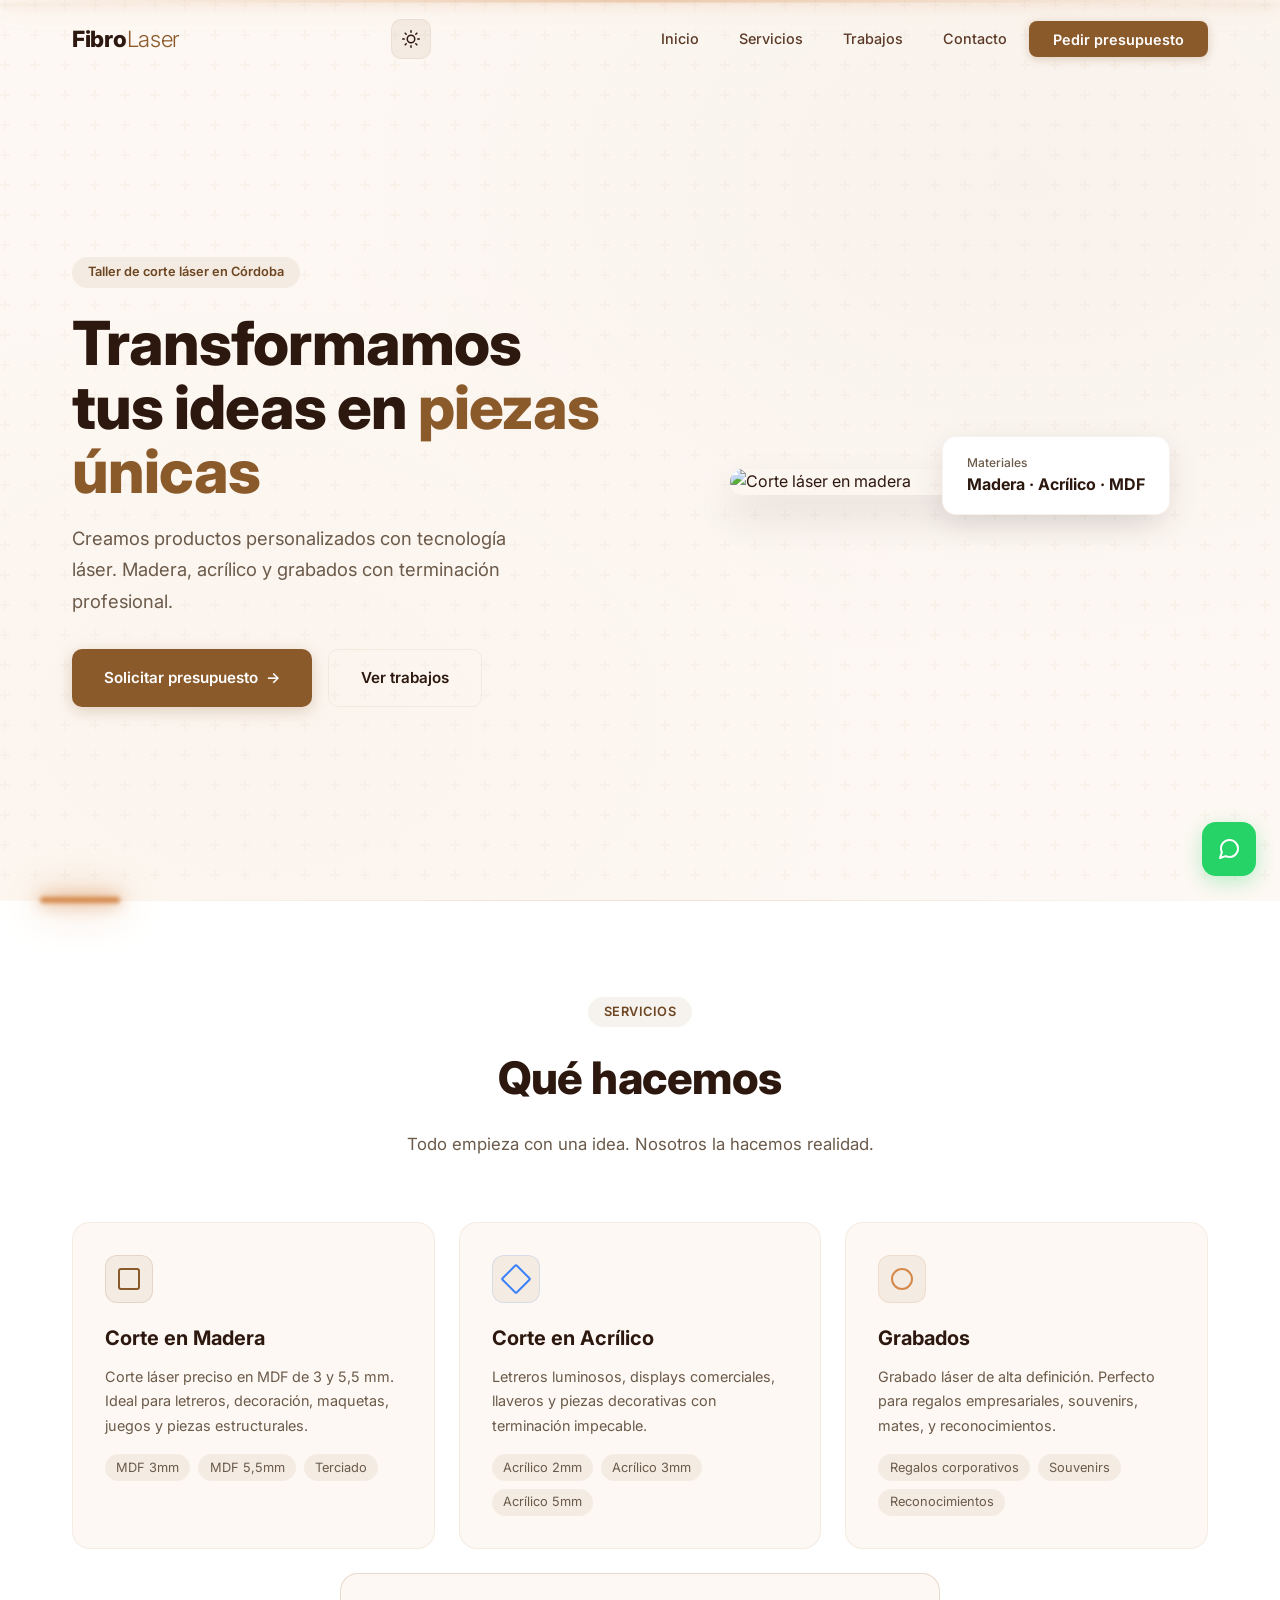
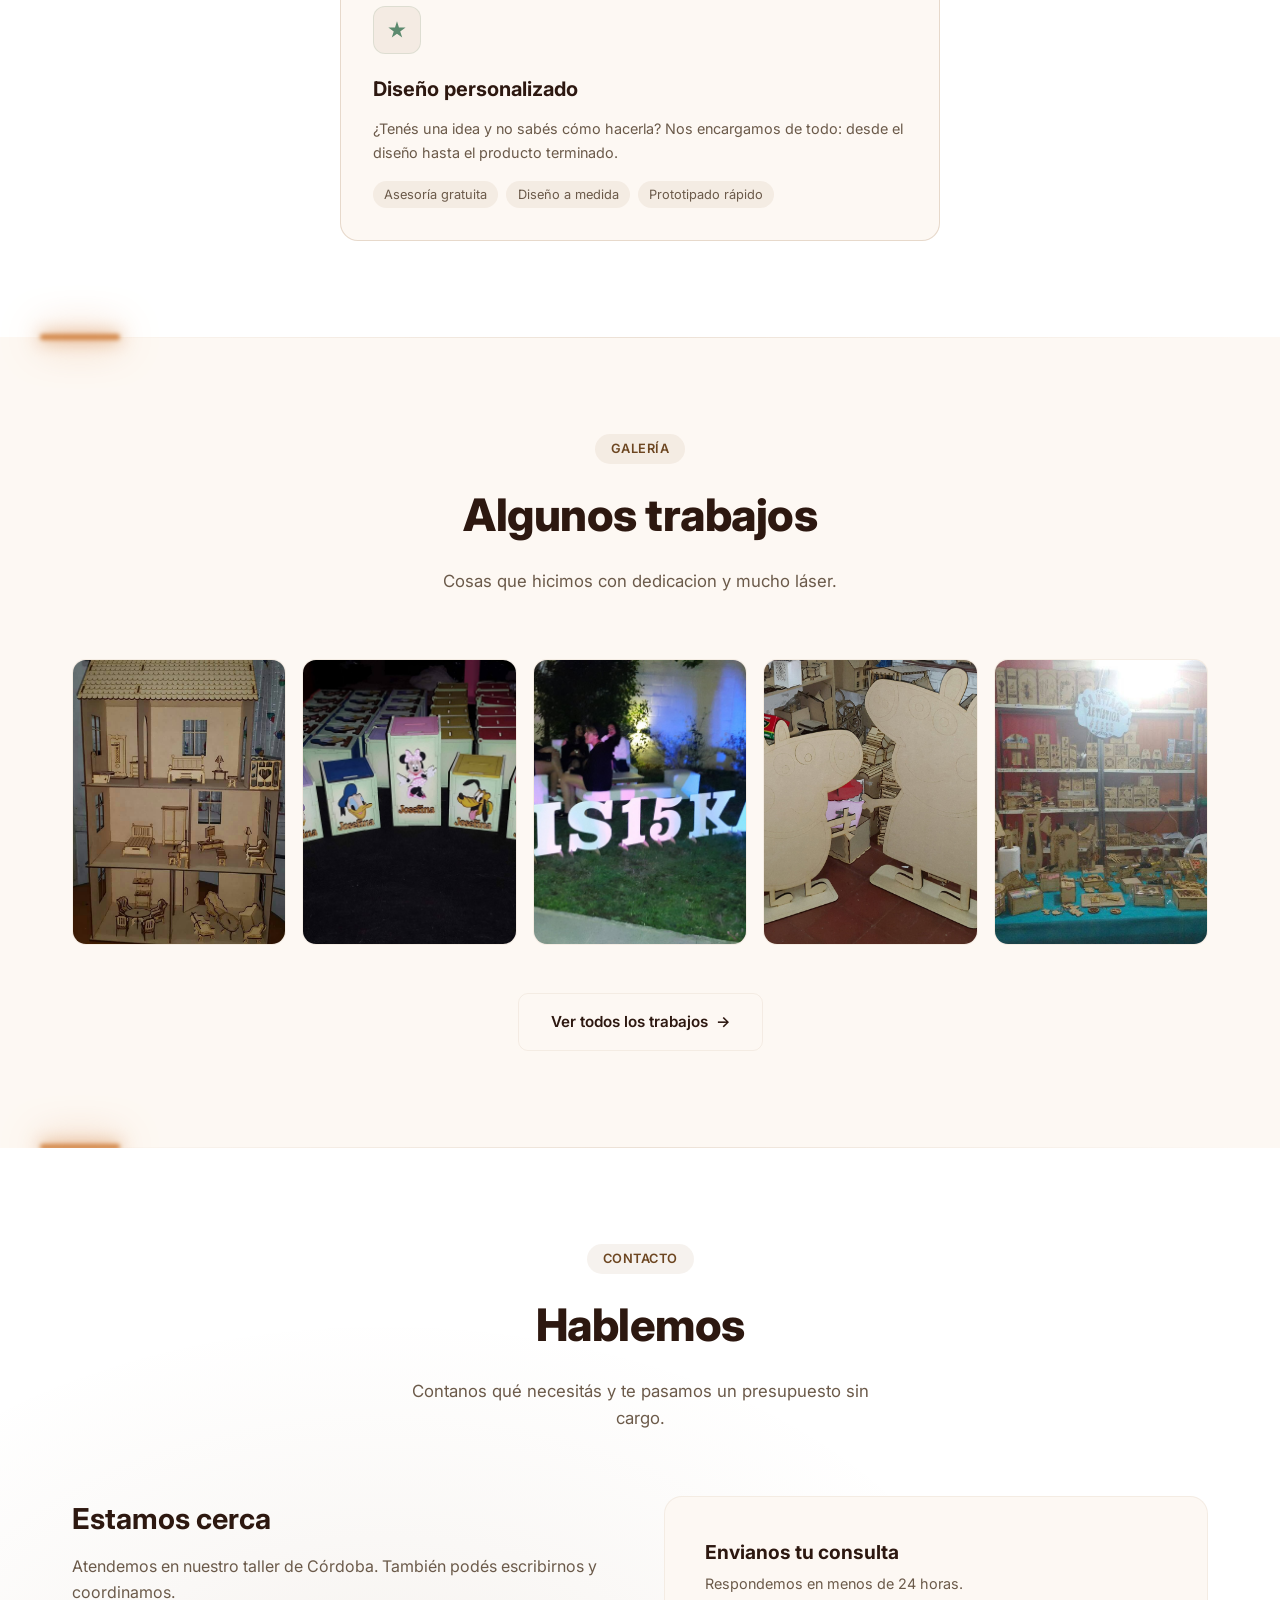
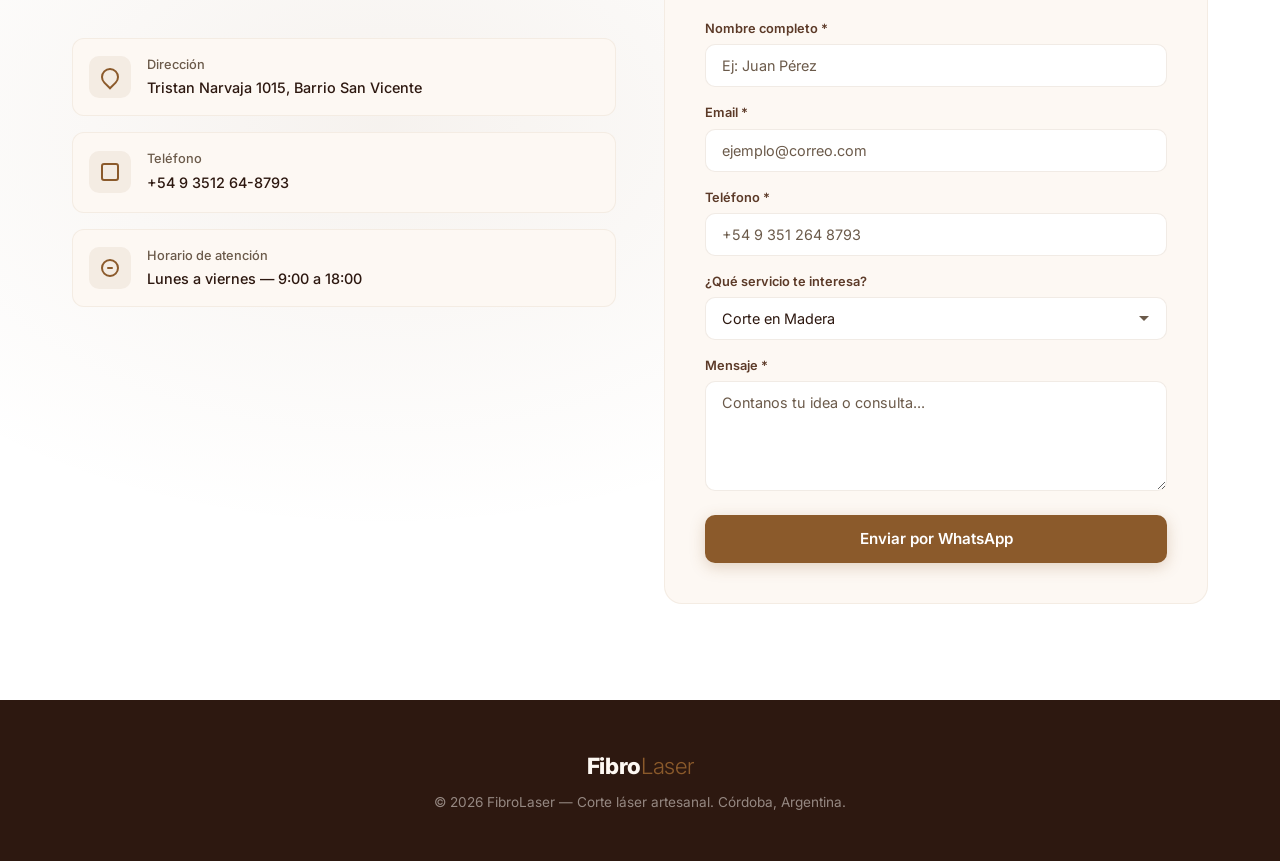
==== index.html @ 5e74fc28 "actualizo diseño, y termino la web" ====
<!DOCTYPE html>
<html lang="es">
<head>
    <meta charset="UTF-8">
    <meta name="viewport" content="width=device-width, initial-scale=1.0">
    <title>FibroLaser — Corte Láser Artesanal</title>
    <link rel="preconnect" href="https://fonts.googleapis.com">
    <link rel="preconnect" href="https://fonts.gstatic.com" crossorigin>
    <link href="https://fonts.googleapis.com/css2?family=Inter:wght@300;400;500;600;700;800&display=swap" rel="stylesheet">
    <link rel="stylesheet" href="styles.css">
</head>
<body>
    <header id="header">
        <nav class="container">
            <div class="logo">Fibro<em>Laser</em></div>
            <div class="nav-right">
                <button class="theme-toggle" id="themeToggle" aria-label="Cambiar tema">
                    <svg class="sun-icon" width="18" height="18" viewBox="0 0 24 24" fill="none" stroke="currentColor" stroke-width="2" stroke-linecap="round" stroke-linejoin="round">
                        <circle cx="12" cy="12" r="5"/>
                        <path d="M12 1v2M12 21v2M4.22 4.22l1.42 1.42M18.36 18.36l1.42 1.42M1 12h2M21 12h2M4.22 19.78l1.42-1.42M18.36 5.64l1.42-1.42"/>
                    </svg>
                    <svg class="moon-icon" width="18" height="18" viewBox="0 0 24 24" fill="none" stroke="currentColor" stroke-width="2" stroke-linecap="round" stroke-linejoin="round">
                        <path d="M21 12.79A9 9 0 1 1 11.21 3 7 7 0 0 0 21 12.79z"/>
                    </svg>
                </button>
                <button class="menu-toggle" id="menuToggle" aria-label="Menú">
                    <span></span>
                    <span></span>
                    <span></span>
                </button>
            </div>
            <ul class="nav-links" id="navLinks">
                <li><a href="#inicio">Inicio</a></li>
                <li><a href="#servicios">Servicios</a></li>
                <li><a href="#gallery">Trabajos</a></li>
                <li><a href="#contacto">Contacto</a></li>
                <li><a href="#contacto" class="nav-cta">Pedir presupuesto</a></li>
            </ul>
        </nav>
    </header>

    <section id="inicio" class="hero">
        <div class="laser-scan"></div>
        <div class="hero-pattern"></div>
        <div class="container">
            <div class="hero-content">
                <div class="hero-text">
                    <div class="hero-badge">
                        Taller de corte láser en Córdoba
                    </div>
                    <h1>
                        Transformamos<br>
                        tus ideas en <span class="highlight">piezas únicas</span>
                    </h1>
                    <p>Creamos productos personalizados con tecnología láser. Madera, acrílico y grabados con terminación profesional.</p>
                    <div class="hero-buttons">
                        <a href="#contacto" class="btn-primary">
                            Solicitar presupuesto
                            <span>→</span>
                        </a>
                        <a href="#gallery" class="btn-secondary">
                            Ver trabajos
                        </a>
                    </div>
                </div>
                <div class="hero-visual">
                    <div class="hero-image-wrapper">
                        <img src="https://dattaimagen.com/wp-content/uploads/2024/02/CORTE-LASER-GUADALAJARAA.jpg"
                             alt="Corte láser en madera"
                             class="hero-image-main"
                             loading="eager">
                        <div class="hero-image-floating">
                            <div class="floating-text">
                                <h4>Materiales</h4>
                                <p>Madera · Acrílico · MDF</p>
                            </div>
                        </div>
                    </div>
                </div>
            </div>
        </div>
    </section>

    <div class="divider"></div>

    <section id="servicios" class="services">
        <div class="container">
            <div class="section-header">
                <span class="section-tag">Servicios</span>
                <h2>Qué hacemos</h2>
                <p>Todo empieza con una idea. Nosotros la hacemos realidad.</p>
            </div>
            <div class="services-grid">
                <div class="service-card">
                    <div class="service-icon wood"></div>
                    <h3>Corte en Madera</h3>
                    <p>Corte láser preciso en MDF de 3 y 5,5 mm. Ideal para letreros, decoración, maquetas, juegos y piezas estructurales.</p>
                    <ul>
                        <li>MDF 3mm</li>
                        <li>MDF 5,5mm</li>
                        <li>Terciado</li>
                    </ul>
                </div>

                <div class="service-card">
                    <div class="service-icon acrylic"></div>
                    <h3>Corte en Acrílico</h3>
                    <p>Letreros luminosos, displays comerciales, llaveros y piezas decorativas con terminación impecable.</p>
                    <ul>
                        <li>Acrílico 2mm</li>
                        <li>Acrílico 3mm</li>
                        <li>Acrílico 5mm</li>
                    </ul>
                </div>

                <div class="service-card">
                    <div class="service-icon engrave"></div>
                    <h3>Grabados</h3>
                    <p>Grabado láser de alta definición. Perfecto para regalos empresariales, souvenirs, mates, y reconocimientos.</p>
                    <ul>
                        <li>Regalos corporativos</li>
                        <li>Souvenirs</li>
                        <li>Reconocimientos</li>
                    </ul>
                </div>

                <div class="service-card personalizado">
                    <div class="service-icon custom"></div>
                    <h3>Diseño personalizado</h3>
                    <p>¿Tenés una idea y no sabés cómo hacerla? Nos encargamos de todo: desde el diseño hasta el producto terminado.</p>
                    <ul>
                        <li>Asesoría gratuita</li>
                        <li>Diseño a medida</li>
                        <li>Prototipado rápido</li>
                    </ul>
                </div>
            </div>
        </div>
    </section>

    <div class="divider"></div>

    <section id="gallery" class="gallery">
        <div class="container">
            <div class="section-header">
                <span class="section-tag">Galería</span>
                <h2>Algunos trabajos</h2>
                <p>Cosas que hicimos con dedicacion y mucho láser.</p>
            </div>
            <div class="gallery-grid">
                <div class="gallery-item">
                    <img src="trabajos/514796971_24465026959770111_3235215236981997668_n.jpg"
                         alt="Trabajo en madera"
                         class="gallery-media"
                         loading="lazy">
                </div>
                <div class="gallery-item">
                    <img src="trabajos/513879237_24463277426611731_386502568376805372_n.jpg"
                         alt="Trabajo en madera"
                         class="gallery-media"
                         loading="lazy">
                </div>
                <div class="gallery-item">
                    <img src="trabajos/514251919_24463075369965270_2412187264130381979_n.jpg"
                         alt="Trabajo en madera"
                         class="gallery-media"
                         loading="lazy">
                </div>
                <div class="gallery-item">
                    <img src="trabajos/514327631_24461787856760688_964321544242842646_n.jpg"
                         alt="Trabajo en madera"
                         class="gallery-media"
                         loading="lazy">
                </div>
                <div class="gallery-item">
                    <img src="trabajos/514340302_24457221700550637_7633920458817647855_n.jpg"
                         alt="Trabajo en madera"
                         class="gallery-media"
                         loading="lazy">
                </div>
            </div>
            <div class="gallery-cta">
                <a href="galeria.html" class="btn-secondary">
                    Ver todos los trabajos
                    <span>→</span>
                </a>
            </div>
        </div>
    </section>

    <div class="divider"></div>

    <section id="contacto" class="contact">
        <div class="container">
            <div class="section-header">
                <span class="section-tag">Contacto</span>
                <h2>Hablemos</h2>
                <p>Contanos qué necesitás y te pasamos un presupuesto sin cargo.</p>
            </div>
            <div class="contact-grid">
                <div class="contact-info-side">
                    <h3>Estamos cerca</h3>
                    <p>Atendemos en nuestro taller de Córdoba. También podés escribirnos y coordinamos.</p>
                    <div class="contact-details">
                        <div class="contact-detail-item">
                            <div class="contact-detail-icon pin"></div>
                            <div class="contact-detail-text">
                                <h4>Dirección</h4>
                                <p>Tristan Narvaja 1015, Barrio San Vicente</p>
                            </div>
                        </div>
                        <div class="contact-detail-item">
                            <div class="contact-detail-icon phone"></div>
                            <div class="contact-detail-text">
                                <h4>Teléfono</h4>
                                <a href="tel:+5493512648793">+54 9 3512 64-8793</a>
                            </div>
                        </div>
                        <div class="contact-detail-item">
                            <div class="contact-detail-icon clock"></div>
                            <div class="contact-detail-text">
                                <h4>Horario de atención</h4>
                                <p>Lunes a viernes — 9:00 a 18:00</p>
                            </div>
                        </div>
                    </div>
                </div>
                <div class="contact-form" id="contactForm">
                    <h4>Envianos tu consulta</h4>
                    <p>Respondemos en menos de 24 horas.</p>
                    <form id="contactFormElement">
                        <div class="form-group">
                            <label for="nombre">Nombre completo *</label>
                            <input type="text" id="nombre" name="nombre" placeholder="Ej: Juan Pérez" required>
                        </div>
                        <div class="form-group">
                            <label for="email">Email *</label>
                            <input type="email" id="email" name="email" placeholder="ejemplo@correo.com" required>
                        </div>
                        <div class="form-group">
                            <label for="telefono">Teléfono *</label>
                            <input type="tel" id="telefono" name="telefono" placeholder="+54 9 351 264 8793" required>
                        </div>
                        <div class="form-group">
                            <label for="servicio">¿Qué servicio te interesa?</label>
                            <select id="servicio" name="servicio">
                                <option value="Corte en Madera">Corte en Madera</option>
                                <option value="Corte en Acrílico">Corte en Acrílico</option>
                                <option value="Grabados">Grabados</option>
                                <option value="Diseño Personalizado">Diseño Personalizado</option>
                                <option value="Otro">Otro</option>
                            </select>
                        </div>
                        <div class="form-group">
                            <label for="mensaje">Mensaje *</label>
                            <textarea id="mensaje" name="mensaje" placeholder="Contanos tu idea o consulta..." required></textarea>
                        </div>
                        <button type="submit" class="submit-btn">
                            Enviar por WhatsApp
                        </button>
                    </form>
                </div>
            </div>
        </div>
    </section>

    <a href="https://wa.me/5493512648793?text=Hola%20FibroLaser!%20Quisiera%20consultar%20por%20sus%20servicios%20de%20corte%20l%C3%A1ser"
       class="whatsapp-float"
       target="_blank"
       title="Contáctanos por WhatsApp">
        <svg width="24" height="24" viewBox="0 0 24 24" fill="none" stroke="currentColor" stroke-width="2" stroke-linecap="round" stroke-linejoin="round">
            <path d="M21 11.5a8.38 8.38 0 0 1-.9 3.8 8.5 8.5 0 0 1-7.6 4.7 8.38 8.38 0 0 1-3.8-.9L3 21l1.9-5.7a8.38 8.38 0 0 1-.9-3.8 8.5 8.5 0 0 1 4.7-7.6 8.38 8.38 0 0 1 3.8-.9h.5a8.48 8.48 0 0 1 8 8v.5z"/>
        </svg>
    </a>

    <footer>
        <div class="container">
            <div class="logo">Fibro<em>Laser</em></div>
            <p>&copy; 2026 FibroLaser — Corte láser artesanal. Córdoba, Argentina.</p>
        </div>
    </footer>

    <script src="script.js"></script>
</body>
</html>
---- styles.css ----
:root {
    --bg: #fdf8f3;
    --bg-alt: #fff;
    --bg-card: #fdf8f3;
    --bg-contact-item: #fdf8f3;
    --text: #2d1810;
    --text-secondary: #6b5a4a;
    --text-muted: #6b5a4a;
    --text-nav: #5c3a28;
    --border: rgba(139, 90, 43, 0.08);
    --border-hover: rgba(139, 90, 43, 0.2);
    --border-focus: #8b5a2b;
    --accent: #8b5a2b;
    --accent-hover: #6d4621;
    --accent-light: rgba(139, 90, 43, 0.08);
    --accent-glow: rgba(139, 90, 43, 0.25);
    --hero-gradient: radial-gradient(ellipse at 80% 20%, rgba(139, 90, 43, 0.04) 0%, transparent 50%),
                     radial-gradient(ellipse at 20% 80%, rgba(212, 137, 75, 0.03) 0%, transparent 50%);
    --nav-bg: rgba(253, 248, 243, 0.92);
    --nav-border: rgba(139, 90, 43, 0.08);
    --input-bg: #fff;
    --input-border: rgba(139, 90, 43, 0.12);
    --shadow-sm: rgba(45, 24, 16, 0.06);
    --shadow-md: rgba(45, 24, 16, 0.1);
    --shadow-lg: rgba(45, 24, 16, 0.12);
    --footer-bg: #2d1810;
    --footer-text: rgba(253, 248, 243, 0.5);
    --overlay: rgba(45, 24, 16, 0.85);
    --laser-color: #d4894b;
    --laser-glow: #d4894b;
    --laser-beam: linear-gradient(90deg, transparent, var(--laser-color), transparent);
    --divider-color: rgba(139, 90, 43, 0.15);
    --section-alt: #fff;
    --badge-text: #6d4621;
    --logo-accent: #8b5a2b;
    --mobile-menu-bg: rgba(253, 248, 243, 0.98);
}

[data-theme="dark"] {
    --bg: #14100e;
    --bg-alt: #1e1815;
    --bg-card: #1e1815;
    --bg-contact-item: #1e1815;
    --text: #ede0d5;
    --text-secondary: #b5a69a;
    --text-muted: #8a7a6e;
    --text-nav: #b5a69a;
    --border: rgba(212, 137, 75, 0.1);
    --border-hover: rgba(212, 137, 75, 0.25);
    --border-focus: #d4894b;
    --accent: #d4894b;
    --accent-hover: #c47a3a;
    --accent-light: rgba(212, 137, 75, 0.1);
    --accent-glow: rgba(212, 137, 75, 0.3);
    --hero-gradient: radial-gradient(ellipse at 80% 20%, rgba(212, 137, 75, 0.06) 0%, transparent 50%),
                     radial-gradient(ellipse at 20% 80%, rgba(212, 137, 75, 0.04) 0%, transparent 50%);
    --nav-bg: rgba(20, 16, 14, 0.92);
    --nav-border: rgba(212, 137, 75, 0.08);
    --input-bg: #1e1815;
    --input-border: rgba(212, 137, 75, 0.12);
    --shadow-sm: rgba(0, 0, 0, 0.2);
    --shadow-md: rgba(0, 0, 0, 0.3);
    --shadow-lg: rgba(0, 0, 0, 0.4);
    --footer-bg: #0a0807;
    --footer-text: rgba(255, 255, 255, 0.3);
    --overlay: rgba(0, 0, 0, 0.85);
    --laser-color: #f59e0b;
    --laser-glow: #f59e0b;
    --laser-beam: linear-gradient(90deg, transparent, #f59e0b, transparent);
    --divider-color: rgba(212, 137, 75, 0.12);
    --section-alt: #1e1815;
    --badge-text: #d4894b;
    --logo-accent: #d4894b;
    --mobile-menu-bg: rgba(20, 16, 14, 0.98);
}

* {
    margin: 0;
    padding: 0;
    box-sizing: border-box;
}

html {
    scroll-behavior: smooth;
}

body {
    font-family: 'Inter', -apple-system, BlinkMacSystemFont, 'Segoe UI', sans-serif;
    background: var(--bg);
    color: var(--text);
    line-height: 1.6;
    overflow-x: hidden;
    transition: background 0.4s ease, color 0.4s ease;
}

::selection {
    background: var(--accent);
    color: #fff;
}

.container {
    max-width: 1200px;
    margin: 0 auto;
    padding: 0 2rem;
}

/* NAVIGATION */
header {
    position: fixed;
    top: 0;
    width: 100%;
    z-index: 1000;
    padding: 1.2rem 0;
    transition: all 0.4s ease;
}

header.scrolled {
    background: var(--nav-bg);
    backdrop-filter: blur(16px);
    -webkit-backdrop-filter: blur(16px);
    border-bottom: 1px solid var(--nav-border);
    padding: 0.7rem 0;
}

header.hidden {
    transform: translateY(-100%);
}

nav {
    display: flex;
    justify-content: space-between;
    align-items: center;
}

.logo {
    font-size: 1.4rem;
    font-weight: 800;
    color: var(--text);
    letter-spacing: -0.3px;
    transition: color 0.4s ease;
}

.logo span,
.logo em {
    font-style: normal;
    font-weight: 300;
    color: var(--logo-accent);
    transition: color 0.4s ease;
}

.nav-right {
    display: flex;
    align-items: center;
    gap: 0.5rem;
}

.theme-toggle {
    width: 40px;
    height: 40px;
    border-radius: 10px;
    border: 1px solid var(--border);
    background: var(--accent-light);
    color: var(--text);
    cursor: pointer;
    display: flex;
    align-items: center;
    justify-content: center;
    transition: all 0.3s ease;
    flex-shrink: 0;
}

.theme-toggle:hover {
    border-color: var(--border-hover);
    transform: rotate(15deg);
}

.theme-toggle svg {
    width: 18px;
    height: 18px;
}

.theme-toggle .moon-icon {
    display: none;
}

[data-theme="dark"] .theme-toggle .sun-icon {
    display: none;
}

[data-theme="dark"] .theme-toggle .moon-icon {
    display: block;
}

.nav-links {
    display: flex;
    list-style: none;
    gap: 0.3rem;
    align-items: center;
}

.nav-links a {
    color: var(--text-nav);
    text-decoration: none;
    padding: 0.5rem 1.1rem;
    border-radius: 8px;
    font-size: 0.9rem;
    font-weight: 500;
    transition: all 0.3s ease;
}

.nav-links a:hover {
    color: var(--text);
    background: var(--accent-light);
}

.nav-cta {
    background: var(--accent) !important;
    color: #fff !important;
    padding: 0.6rem 1.5rem !important;
    border-radius: 8px !important;
    font-weight: 600 !important;
    box-shadow: 0 2px 10px var(--accent-glow);
}

.nav-cta:hover {
    background: var(--accent-hover) !important;
    transform: translateY(-1px);
    box-shadow: 0 4px 15px var(--accent-glow) !important;
}

.menu-toggle {
    display: none;
    flex-direction: column;
    gap: 5px;
    cursor: pointer;
    padding: 0.5rem;
    background: none;
    border: none;
}

.menu-toggle span {
    width: 24px;
    height: 2px;
    background: var(--text);
    border-radius: 2px;
    transition: all 0.3s ease;
}

/* HERO */
.hero {
    min-height: 100vh;
    display: flex;
    align-items: center;
    position: relative;
    overflow: hidden;
    padding: 8rem 0 4rem;
    background: var(--bg);
    transition: background 0.4s ease;
}

.hero::before {
    content: '';
    position: absolute;
    inset: 0;
    background: var(--hero-gradient);
    pointer-events: none;
}

.hero-pattern {
    position: absolute;
    inset: 0;
    background-image: url("data:image/svg+xml,%3Csvg width='60' height='60' viewBox='0 0 60 60' xmlns='http://www.w3.org/2000/svg'%3E%3Cg fill='none' fill-rule='evenodd'%3E%3Cg fill='%238b5a2b' fill-opacity='0.03'%3E%3Cpath d='M36 34v-4h-2v4h-4v2h4v4h2v-4h4v-2h-4zm0-30V0h-2v4h-4v2h4v4h2V6h4V4h-4zM6 34v-4H4v4H0v2h4v4h2v-4h4v-2H6zM6 4V0H4v4H0v2h4v4h2V6h4V4H6z'/%3E%3C/g%3E%3C/g%3E%3C/svg%3E");
    pointer-events: none;
}

/* LASER SCAN LINE */
.laser-scan {
    position: absolute;
    top: 0;
    left: 0;
    width: 100%;
    height: 2px;
    background: var(--laser-beam);
    filter: blur(1px);
    box-shadow: 0 0 12px var(--laser-glow), 0 0 30px var(--laser-glow);
    animation: laserScan 4s ease-in-out infinite;
    z-index: 1;
    opacity: 0.6;
    pointer-events: none;
}

@keyframes laserScan {
    0% { top: 0; opacity: 0.3; }
    10% { opacity: 0.8; }
    50% { top: 100%; opacity: 0.3; }
    60% { opacity: 0.8; }
    100% { top: 0; opacity: 0.3; }
}

.hero-content {
    position: relative;
    z-index: 1;
    display: grid;
    grid-template-columns: 1fr 1fr;
    gap: 4rem;
    align-items: center;
}

.hero-text {
    animation: fadeInUp 0.8s ease;
}

.hero-badge {
    display: inline-flex;
    align-items: center;
    gap: 0.4rem;
    background: var(--accent-light);
    padding: 0.35rem 1rem;
    border-radius: 50px;
    font-size: 0.8rem;
    color: var(--badge-text);
    font-weight: 600;
    margin-bottom: 1.5rem;
}

.hero-text h1 {
    font-size: 3.8rem;
    font-weight: 800;
    line-height: 1.05;
    margin-bottom: 1.2rem;
    letter-spacing: -1px;
    color: var(--text);
    transition: color 0.4s ease;
}

.hero-text h1 .highlight {
    color: var(--accent);
    transition: color 0.4s ease;
}

.hero-text p {
    font-size: 1.15rem;
    color: var(--text-secondary);
    max-width: 480px;
    margin-bottom: 2rem;
    line-height: 1.7;
    transition: color 0.4s ease;
}

.hero-buttons {
    display: flex;
    gap: 1rem;
    flex-wrap: wrap;
}

.btn-primary {
    display: inline-flex;
    align-items: center;
    gap: 0.5rem;
    background: var(--accent);
    color: #fff;
    padding: 1rem 2rem;
    border-radius: 10px;
    text-decoration: none;
    font-weight: 600;
    font-size: 0.95rem;
    border: none;
    cursor: pointer;
    transition: all 0.3s ease;
    box-shadow: 0 4px 15px var(--accent-glow);
    position: relative;
    overflow: hidden;
}

/* LASER BUTTON EFFECT */
.btn-primary::after {
    content: '';
    position: absolute;
    inset: 0;
    background: linear-gradient(90deg, transparent, rgba(255,255,255,0.15), transparent);
    transform: translateX(-100%);
    transition: transform 0.6s ease;
}

.btn-primary:hover::after {
    transform: translateX(100%);
}

.btn-primary:hover {
    background: var(--accent-hover);
    transform: translateY(-2px);
    box-shadow: 0 8px 25px var(--accent-glow);
}

.btn-secondary {
    display: inline-flex;
    align-items: center;
    gap: 0.5rem;
    background: transparent;
    color: var(--text);
    padding: 1rem 2rem;
    border-radius: 10px;
    text-decoration: none;
    font-weight: 600;
    font-size: 0.95rem;
    border: 1.5px solid var(--border);
    cursor: pointer;
    transition: all 0.3s ease;
}

.btn-secondary:hover {
    border-color: var(--accent);
    background: var(--accent-light);
    transform: translateY(-2px);
}

.hero-visual {
    display: flex;
    justify-content: center;
    align-items: center;
    animation: fadeInUp 0.8s ease 0.15s both;
}

.hero-image-wrapper {
    position: relative;
    width: 100%;
    max-width: 420px;
}

/* LASER GLOW ON HERO IMAGE */
.hero-image-wrapper::before {
    content: '';
    position: absolute;
    inset: -3px;
    border-radius: 22px;
    background: conic-gradient(from 0deg, transparent, var(--laser-color), transparent, var(--laser-color), transparent);
    opacity: 0;
    transition: opacity 0.6s ease;
    animation: laserSpin 4s linear infinite;
    mask: linear-gradient(#fff 0 0) content-box, linear-gradient(#fff 0 0);
    mask-composite: exclude;
    -webkit-mask-composite: xor;
    padding: 2px;
}

.hero-image-wrapper:hover::before {
    opacity: 0.6;
}

@keyframes laserSpin {
    to { transform: rotate(360deg); }
}

.hero-image-main {
    width: 100%;
    border-radius: 20px;
    box-shadow: 0 20px 40px var(--shadow-lg);
    display: block;
    transition: box-shadow 0.4s ease;
}

.hero-image-floating {
    position: absolute;
    bottom: -20px;
    right: -20px;
    background: var(--bg-alt);
    border-radius: 14px;
    padding: 1rem 1.5rem;
    box-shadow: 0 10px 30px var(--shadow-md);
    border: 1px solid var(--border);
    display: flex;
    align-items: center;
    gap: 0.8rem;
    transition: background 0.4s ease, border-color 0.4s ease, box-shadow 0.4s ease;
}

.floating-text h4 {
    font-size: 0.75rem;
    color: var(--text-muted);
    font-weight: 500;
    transition: color 0.4s ease;
}

.floating-text p {
    font-size: 1rem;
    font-weight: 700;
    color: var(--text);
    transition: color 0.4s ease;
}

/* SECTIONS */
section {
    padding: 6rem 0;
    transition: background 0.4s ease;
}

.section-header {
    text-align: center;
    margin-bottom: 4rem;
}

.section-tag {
    display: inline-block;
    background: var(--accent-light);
    padding: 0.3rem 1rem;
    border-radius: 50px;
    font-size: 0.8rem;
    color: var(--badge-text);
    font-weight: 600;
    margin-bottom: 1rem;
    text-transform: uppercase;
    letter-spacing: 0.5px;
    transition: background 0.4s ease, color 0.4s ease;
}

.section-header h2 {
    font-size: 2.8rem;
    font-weight: 800;
    color: var(--text);
    margin-bottom: 1rem;
    letter-spacing: -0.5px;
    transition: color 0.4s ease;
}

.section-header p {
    color: var(--text-secondary);
    max-width: 500px;
    margin: 0 auto;
    font-size: 1.05rem;
    transition: color 0.4s ease;
}

/* DIVIDER */
.divider {
    height: 1px;
    background: linear-gradient(90deg, transparent, var(--divider-color), transparent);
    max-width: 1200px;
    margin: 0 auto;
    position: relative;
    overflow: visible;
}

/* LASER BEAM DIVIDER */
.divider::after {
    content: '';
    position: absolute;
    top: -3px;
    left: 0;
    width: 80px;
    height: 6px;
    background: var(--laser-color);
    border-radius: 3px;
    filter: blur(2px);
    box-shadow: 0 0 16px var(--laser-glow), 0 0 40px var(--laser-glow);
    animation: laserBeam 4s ease-in-out infinite;
}

@keyframes laserBeam {
    0%, 100% { left: 5%; opacity: 0.4; width: 60px; }
    25% { opacity: 1; width: 100px; }
    50% { left: calc(95% - 60px); opacity: 0.4; width: 60px; }
    75% { opacity: 1; width: 100px; }
}

/* SERVICES */
.services {
    background: var(--section-alt);
}

.services-grid {
    display: grid;
    grid-template-columns: repeat(auto-fit, minmax(280px, 1fr));
    gap: 1.5rem;
}

.service-card {
    background: var(--bg-card);
    border: 1px solid var(--border);
    border-radius: 18px;
    padding: 2rem;
    transition: all 0.4s ease;
    position: relative;
    overflow: hidden;
    opacity: 0;
    transform: translateY(30px);
}

/* LASER BORDER ON HOVER */
.service-card::before {
    content: '';
    position: absolute;
    inset: 0;
    border-radius: 18px;
    border: 1.5px solid transparent;
    background: conic-gradient(from 0deg, transparent, transparent, transparent, var(--laser-color), transparent, transparent, transparent) border-box;
    -webkit-mask: linear-gradient(#fff 0 0) padding-box, linear-gradient(#fff 0 0);
    -webkit-mask-composite: xor;
    mask: linear-gradient(#fff 0 0) padding-box, linear-gradient(#fff 0 0);
    mask-composite: exclude;
    opacity: 0;
    transition: opacity 0.5s ease;
}

.service-card:hover::before {
    opacity: 0.5;
}

.service-card:hover {
    border-color: transparent;
    transform: translateY(-4px);
    box-shadow: 0 12px 30px var(--shadow-sm);
}

.service-card.visible {
    opacity: 1;
    transform: translateY(0);
}

.service-card.personalizado {
    background: linear-gradient(135deg, var(--bg-card), var(--bg));
    border: 1px solid var(--border-hover);
    grid-column: span 3;
    max-width: 600px;
    margin: 0 auto;
}

.service-card.personalizado::before {
    background: conic-gradient(from 0deg, transparent, transparent, var(--laser-color), transparent, transparent) border-box;
    -webkit-mask: linear-gradient(#fff 0 0) padding-box, linear-gradient(#fff 0 0);
    -webkit-mask-composite: xor;
    mask: linear-gradient(#fff 0 0) padding-box, linear-gradient(#fff 0 0);
    mask-composite: exclude;
}

.service-icon {
    width: 48px;
    height: 48px;
    border-radius: 12px;
    display: flex;
    align-items: center;
    justify-content: center;
    margin-bottom: 1.2rem;
    border: 1px solid var(--border);
    background: var(--accent-light);
    transition: background 0.4s ease, border-color 0.4s ease;
}

.service-icon::before {
    content: '';
    display: block;
    width: 18px;
    height: 18px;
    border: 2px solid currentColor;
    flex-shrink: 0;
}

.service-icon.wood {
    color: #8b5a2b;
    border-color: rgba(139, 90, 43, 0.15);
}

.service-icon.wood::before {
    border-radius: 3px;
}

.service-icon.acrylic {
    color: #3b82f6;
    border-color: rgba(59, 130, 246, 0.15);
}

.service-icon.acrylic::before {
    transform: rotate(45deg);
    border-radius: 2px;
}

.service-icon.engrave {
    color: #d4894b;
    border-color: rgba(212, 137, 75, 0.15);
}

.service-icon.engrave::before {
    border-radius: 50%;
}

.service-icon.custom {
    color: #5c8a6f;
    border-color: rgba(92, 138, 111, 0.15);
}

.service-icon.custom::before {
    clip-path: polygon(50% 0%, 61% 35%, 98% 35%, 68% 57%, 79% 91%, 50% 70%, 21% 91%, 32% 57%, 2% 35%, 39% 35%);
    border: none;
    background: currentColor;
}

[data-theme="dark"] .service-icon.wood { background: rgba(212, 137, 75, 0.1); color: #d4894b; }
[data-theme="dark"] .service-icon.acrylic { background: rgba(96, 165, 250, 0.1); color: #60a5fa; }
[data-theme="dark"] .service-icon.engrave { background: rgba(245, 158, 11, 0.1); color: #f59e0b; }
[data-theme="dark"] .service-icon.custom { background: rgba(92, 138, 111, 0.1); color: #6aab7d; }

.service-card h3 {
    font-size: 1.25rem;
    font-weight: 700;
    color: var(--text);
    margin-bottom: 0.7rem;
    transition: color 0.4s ease;
}

.service-card p {
    color: var(--text-secondary);
    font-size: 0.9rem;
    line-height: 1.7;
    transition: color 0.4s ease;
}

.service-card ul {
    list-style: none;
    margin-top: 1rem;
    display: flex;
    flex-wrap: wrap;
    gap: 0.5rem;
}

.service-card ul li {
    font-size: 0.8rem;
    color: var(--text-muted);
    background: var(--accent-light);
    padding: 0.2rem 0.7rem;
    border-radius: 50px;
    transition: background 0.4s ease, color 0.4s ease;
}

/* GALLERY */
.gallery {
    background: var(--bg);
}

.gallery-grid {
    display: grid;
    grid-template-columns: repeat(5, 1fr);
    gap: 1rem;
}

.gallery-item {
    position: relative;
    border-radius: 14px;
    overflow: hidden;
    cursor: pointer;
    aspect-ratio: 3/4;
    border: 1px solid var(--border);
    transition: all 0.4s ease;
    background: var(--bg-card);
    opacity: 0;
    transform: translateY(20px);
}

.gallery-item.visible {
    opacity: 1;
    transform: translateY(0);
}

.gallery-item:hover {
    transform: translateY(-6px) scale(1.01);
    box-shadow: 0 15px 35px var(--shadow-md);
    border-color: var(--border-hover);
    z-index: 2;
}

.gallery-media {
    width: 100%;
    height: 100%;
    object-fit: cover;
    transition: transform 0.6s ease;
}

.gallery-item:hover .gallery-media {
    transform: scale(1.08);
}

.gallery-overlay {
    position: absolute;
    inset: 0;
    background: linear-gradient(to top, var(--overlay) 0%, transparent 55%);
    display: flex;
    flex-direction: column;
    justify-content: flex-end;
    padding: 1.3rem;
    opacity: 0;
    transition: opacity 0.35s ease;
}

.gallery-item:hover .gallery-overlay {
    opacity: 1;
}

.gallery-overlay h3 {
    color: #fff;
    font-size: 0.95rem;
    font-weight: 600;
    margin-bottom: 0.2rem;
}

.gallery-overlay p {
    color: rgba(255, 255, 255, 0.7);
    font-size: 0.75rem;
    margin-bottom: 0.5rem;
}

.gallery-tag {
    display: inline-block;
    background: rgba(255, 255, 255, 0.15);
    color: #fff;
    padding: 0.2rem 0.7rem;
    border-radius: 50px;
    font-size: 0.65rem;
    font-weight: 600;
    align-self: flex-start;
    backdrop-filter: blur(4px);
}

.gallery-tag.video {
    background: rgba(239, 68, 68, 0.3);
}

.gallery-video-item {
    background: #000;
}

.gallery-video-container {
    width: 100%;
    height: 100%;
    display: flex;
    align-items: center;
    justify-content: center;
    background: #1a1a1a;
    overflow: hidden;
}

.gallery-video-iframe {
    width: 100%;
    height: 100%;
    object-fit: contain;
    pointer-events: none;
    border: none;
}

.gallery-item:hover .gallery-video-iframe {
    pointer-events: auto;
}

.gallery-video-indicator {
    position: absolute;
    top: 10px;
    right: 10px;
    z-index: 3;
    background: rgba(239, 68, 68, 0.85);
    color: white;
    padding: 0.2rem 0.7rem;
    border-radius: 50px;
    font-size: 0.6rem;
    font-weight: 700;
    display: flex;
    align-items: center;
    gap: 0.3rem;
    border: 1px solid rgba(255, 255, 255, 0.15);
    backdrop-filter: blur(4px);
}

.gallery-play-btn {
    position: absolute;
    top: 50%;
    left: 50%;
    transform: translate(-50%, -50%) scale(0);
    width: 44px;
    height: 44px;
    background: rgba(255, 255, 255, 0.95);
    border-radius: 50%;
    display: flex;
    align-items: center;
    justify-content: center;
    z-index: 3;
    transition: transform 0.3s cubic-bezier(0.34, 1.56, 0.64, 1);
    cursor: pointer;
}

.gallery-play-btn::after {
    content: '';
    width: 0;
    height: 0;
    border-style: solid;
    border-width: 8px 0 8px 14px;
    border-color: transparent transparent transparent var(--accent);
}

.gallery-item:hover .gallery-play-btn {
    transform: translate(-50%, -50%) scale(1);
}

.gallery-cta {
    text-align: center;
    margin-top: 3rem;
}

/* VIDEO MODAL */
.video-modal {
    display: none;
    position: fixed;
    inset: 0;
    background: rgba(0, 0, 0, 0.94);
    z-index: 2000;
    justify-content: center;
    align-items: center;
    backdrop-filter: blur(10px);
    -webkit-backdrop-filter: blur(10px);
}

.video-modal.active {
    display: flex;
}

.modal-content {
    position: relative;
    width: 90%;
    max-width: 400px;
}

.modal-video-container {
    width: 100%;
    aspect-ratio: 9/16;
    border-radius: 14px;
    overflow: hidden;
    box-shadow: 0 0 40px rgba(0, 0, 0, 0.5);
    background: #000;
}

.modal-video-container iframe {
    width: 100%;
    height: 100%;
    border: none;
}

.close-modal {
    position: absolute;
    top: -40px;
    right: 0;
    color: rgba(255, 255, 255, 0.6);
    font-size: 1.3rem;
    cursor: pointer;
    width: 36px;
    height: 36px;
    display: flex;
    align-items: center;
    justify-content: center;
    background: rgba(255, 255, 255, 0.06);
    border-radius: 50%;
    transition: all 0.3s;
    border: none;
}

.close-modal:hover {
    background: rgba(255, 255, 255, 0.12);
    color: #fff;
    transform: rotate(90deg);
}

/* CONTACT */
.contact {
    background: var(--section-alt);
    position: relative;
}

.contact::before {
    content: '';
    position: absolute;
    inset: 0;
    background: radial-gradient(ellipse at 30% 50%, var(--accent-light) 0%, transparent 50%);
    pointer-events: none;
}

.contact-grid {
    display: grid;
    grid-template-columns: 1fr 1fr;
    gap: 3rem;
    align-items: start;
    position: relative;
    z-index: 1;
}

.contact-info-side h3 {
    font-size: 1.8rem;
    font-weight: 700;
    color: var(--text);
    margin-bottom: 0.8rem;
    transition: color 0.4s ease;
}

.contact-info-side > p {
    color: var(--text-secondary);
    margin-bottom: 2rem;
    transition: color 0.4s ease;
}

.contact-details {
    display: flex;
    flex-direction: column;
    gap: 1rem;
}

.contact-detail-item {
    display: flex;
    align-items: center;
    gap: 1rem;
    padding: 1rem;
    background: var(--bg-contact-item);
    border-radius: 12px;
    border: 1px solid var(--border);
    transition: background 0.4s ease, border-color 0.4s ease;
}

/* LASER GLOW ON CONTACT ITEMS */
.contact-detail-item:hover {
    border-color: var(--border-hover);
    box-shadow: 0 0 20px var(--accent-light);
}

.contact-detail-icon {
    width: 42px;
    height: 42px;
    border-radius: 10px;
    background: var(--accent-light);
    display: flex;
    align-items: center;
    justify-content: center;
    flex-shrink: 0;
    transition: background 0.4s ease;
    position: relative;
}

.contact-detail-icon.pin::before {
    content: '';
    width: 14px;
    height: 14px;
    border: 2px solid var(--accent);
    border-radius: 50% 50% 50% 0;
    transform: rotate(-45deg);
    display: block;
}

.contact-detail-icon.phone::before {
    content: '';
    width: 14px;
    height: 14px;
    border: 2px solid var(--accent);
    border-radius: 3px;
    display: block;
    transform: rotate(90deg);
}

.contact-detail-icon.clock::before {
    content: '';
    width: 14px;
    height: 14px;
    border: 2px solid var(--accent);
    border-radius: 50%;
    display: block;
    position: relative;
}

.contact-detail-icon.clock::after {
    content: '';
    position: absolute;
    top: 50%;
    left: 50%;
    width: 6px;
    height: 2px;
    background: var(--accent);
    transform: translate(-50%, -50%);
    border-radius: 1px;
    transform-origin: left center;
    animation: tick 2s steps(60) infinite;
}

@keyframes tick {
    to { transform: rotate(360deg); }
}

.contact-detail-text h4 {
    font-size: 0.8rem;
    color: var(--text-muted);
    font-weight: 500;
    margin-bottom: 0.05rem;
    transition: color 0.4s ease;
}

.contact-detail-text p,
.contact-detail-text a {
    color: var(--text);
    font-size: 0.9rem;
    text-decoration: none;
    font-weight: 500;
    transition: color 0.3s;
}

.contact-detail-text a:hover {
    color: var(--accent);
}

.contact-form {
    background: var(--bg-card);
    border: 1px solid var(--border);
    border-radius: 18px;
    padding: 2.5rem;
    opacity: 0;
    transform: translateX(30px);
    transition: all 0.8s cubic-bezier(0.4, 0, 0.2, 1), background 0.4s ease, border-color 0.4s ease;
}

.contact-form.visible {
    opacity: 1;
    transform: translateX(0);
}

.contact-form h4 {
    font-size: 1.2rem;
    font-weight: 700;
    color: var(--text);
    margin-bottom: 0.3rem;
    transition: color 0.4s ease;
}

.contact-form > p {
    color: var(--text-secondary);
    font-size: 0.9rem;
    margin-bottom: 1.5rem;
    transition: color 0.4s ease;
}

.form-group {
    margin-bottom: 1rem;
}

.form-group label {
    display: block;
    font-size: 0.8rem;
    font-weight: 600;
    color: var(--text-nav);
    margin-bottom: 0.3rem;
    transition: color 0.4s ease;
}

.form-group input,
.form-group textarea,
.form-group select {
    width: 100%;
    padding: 0.75rem 1rem;
    background: var(--input-bg);
    border: 1.5px solid var(--input-border);
    border-radius: 10px;
    font-size: 0.9rem;
    color: var(--text);
    font-family: inherit;
    transition: all 0.3s ease, background 0.4s ease, border-color 0.4s ease, color 0.4s ease;
}

.form-group input::placeholder,
.form-group textarea::placeholder {
    color: var(--text-muted);
}

.form-group input:focus,
.form-group textarea:focus,
.form-group select:focus {
    outline: none;
    border-color: var(--border-focus);
    box-shadow: 0 0 0 3px var(--accent-light);
}

.form-group textarea {
    height: 110px;
    resize: vertical;
}

.form-group select {
    cursor: pointer;
    appearance: none;
    background-image: url("data:image/svg+xml,%3Csvg xmlns='http://www.w3.org/2000/svg' width='12' height='12' viewBox='0 0 12 12'%3E%3Cpath fill='%236b5a4a' d='M6 8L1 3h10z'/%3E%3C/svg%3E");
    background-repeat: no-repeat;
    background-position: right 1rem center;
    padding-right: 2.5rem;
}

[data-theme="dark"] .form-group select {
    background-image: url("data:image/svg+xml,%3Csvg xmlns='http://www.w3.org/2000/svg' width='12' height='12' viewBox='0 0 12 12'%3E%3Cpath fill='%23b5a69a' d='M6 8L1 3h10z'/%3E%3C/svg%3E");
}

.submit-btn {
    width: 100%;
    padding: 0.9rem;
    background: var(--accent);
    color: #fff;
    border: none;
    border-radius: 10px;
    font-size: 0.95rem;
    font-weight: 600;
    cursor: pointer;
    transition: all 0.3s ease;
    font-family: inherit;
    display: flex;
    align-items: center;
    justify-content: center;
    gap: 0.5rem;
    box-shadow: 0 4px 15px var(--accent-glow);
    position: relative;
    overflow: hidden;
}

/* LASER BUTTON EFFECT */
.submit-btn::after {
    content: '';
    position: absolute;
    inset: 0;
    background: linear-gradient(90deg, transparent, rgba(255,255,255,0.12), transparent);
    transform: translateX(-100%);
    transition: transform 0.6s ease;
}

.submit-btn:hover::after {
    transform: translateX(100%);
}

.submit-btn:hover {
    background: var(--accent-hover);
    transform: translateY(-2px);
    box-shadow: 0 6px 20px var(--accent-glow);
}

.submit-btn:active {
    transform: scale(0.97);
}

/* FOOTER */
footer {
    background: var(--footer-bg);
    padding: 3rem 0;
    text-align: center;
    transition: background 0.4s ease;
}

footer .logo {
    color: var(--bg);
    margin-bottom: 0.5rem;
    display: inline-block;
}

footer .logo span,
footer .logo em {
    color: var(--accent);
}

footer p {
    color: var(--footer-text);
    font-size: 0.85rem;
    transition: color 0.4s ease;
}

/* WHATSAPP FLOAT */
.whatsapp-float {
    position: fixed;
    bottom: 24px;
    right: 24px;
    width: 54px;
    height: 54px;
    border-radius: 14px;
    background: #25d366;
    color: white;
    display: flex;
    align-items: center;
    justify-content: center;
    font-size: 1.6rem;
    z-index: 900;
    box-shadow: 0 6px 20px rgba(37, 211, 102, 0.3);
    transition: all 0.3s ease;
    text-decoration: none;
    animation: gentleFloat 3s ease-in-out infinite;
}

.whatsapp-float:hover {
    transform: scale(1.08);
    box-shadow: 0 10px 30px rgba(37, 211, 102, 0.4);
    animation: none;
}

@keyframes gentleFloat {
    0%, 100% { transform: translateY(0); }
    50% { transform: translateY(-6px); }
}

/* ANIMATIONS */
@keyframes fadeInUp {
    from { opacity: 0; transform: translateY(30px); }
    to { opacity: 1; transform: translateY(0); }
}

/* RESPONSIVE */
@media (max-width: 968px) {
    .hero-content {
        grid-template-columns: 1fr;
        gap: 3rem;
        text-align: center;
    }

    .hero-text p {
        margin: 0 auto 2rem;
    }

    .hero-buttons {
        justify-content: center;
    }

    .hero-image-wrapper {
        max-width: 340px;
        margin: 0 auto;
    }

    .contact-grid {
        grid-template-columns: 1fr;
        gap: 2rem;
    }

    .hero-text h1 {
        font-size: 2.8rem;
    }

    .section-header h2 {
        font-size: 2.2rem;
    }
}

@media (max-width: 768px) {
    .nav-links {
        display: none;
        position: fixed;
        top: 0;
        left: 0;
        width: 100%;
        height: 100vh;
        background: var(--mobile-menu-bg);
        backdrop-filter: blur(20px);
        -webkit-backdrop-filter: blur(20px);
        flex-direction: column;
        align-items: center;
        justify-content: center;
        gap: 0.5rem;
        z-index: 999;
    }

    .nav-links.open {
        display: flex;
    }

    .nav-links a {
        font-size: 1.15rem;
        padding: 0.8rem 2rem;
    }

    .nav-right {
        gap: 0.3rem;
    }

    .theme-toggle {
        width: 36px;
        height: 36px;
        font-size: 1rem;
    }

    .menu-toggle {
        display: flex;
        z-index: 1000;
    }

    .menu-toggle.open span:nth-child(1) {
        transform: rotate(45deg) translate(5px, 5px);
    }

    .menu-toggle.open span:nth-child(2) {
        opacity: 0;
    }

    .menu-toggle.open span:nth-child(3) {
        transform: rotate(-45deg) translate(5px, -5px);
    }

    .hero-text h1 {
        font-size: 2.2rem;
    }

    .hero-image-floating {
        display: none;
    }

    .gallery-grid {
        grid-template-columns: repeat(2, 1fr);
    }

    .service-card.personalizado {
        grid-column: span 1;
    }

    section {
        padding: 4rem 0;
    }

    .section-header h2 {
        font-size: 1.8rem;
    }
}

@media (max-width: 480px) {
    .container {
        padding: 0 1.2rem;
    }

    .hero-text h1 {
        font-size: 1.8rem;
    }

    .hero-buttons {
        flex-direction: column;
    }

    .btn-primary,
    .btn-secondary {
        width: 100%;
        justify-content: center;
    }

    .gallery-grid {
        grid-template-columns: 1fr;
    }

    .contact-form {
        padding: 1.5rem;
    }

    .whatsapp-float {
        width: 48px;
        height: 48px;
        font-size: 1.4rem;
        bottom: 16px;
        right: 16px;
    }
}

.service-card:nth-child(1).visible { transition-delay: 0.1s; }
.service-card:nth-child(2).visible { transition-delay: 0.2s; }
.service-card:nth-child(3).visible { transition-delay: 0.3s; }
.service-card:nth-child(4).visible { transition-delay: 0.4s; }

.gallery-item:nth-child(1).visible { transition-delay: 0.05s; }
.gallery-item:nth-child(2).visible { transition-delay: 0.1s; }
.gallery-item:nth-child(3).visible { transition-delay: 0.15s; }
.gallery-item:nth-child(4).visible { transition-delay: 0.2s; }
.gallery-item:nth-child(5).visible { transition-delay: 0.25s; }
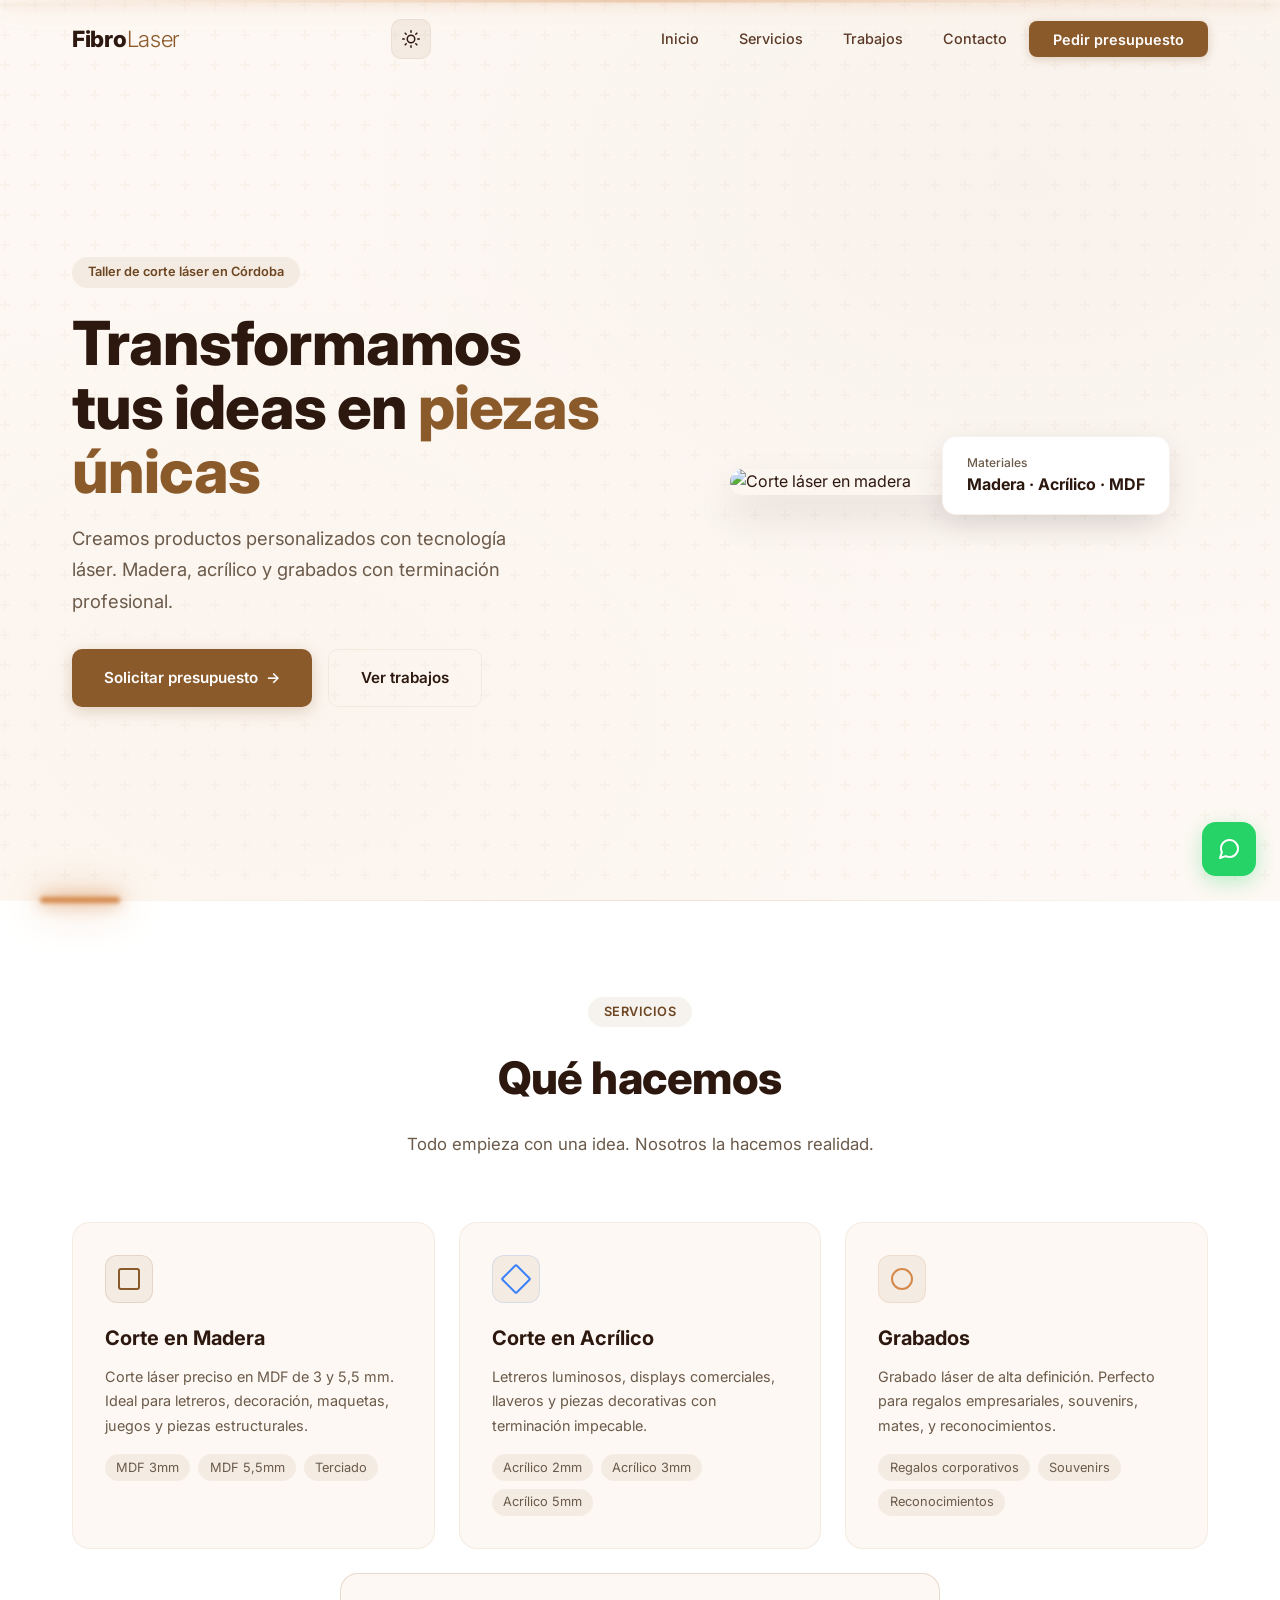
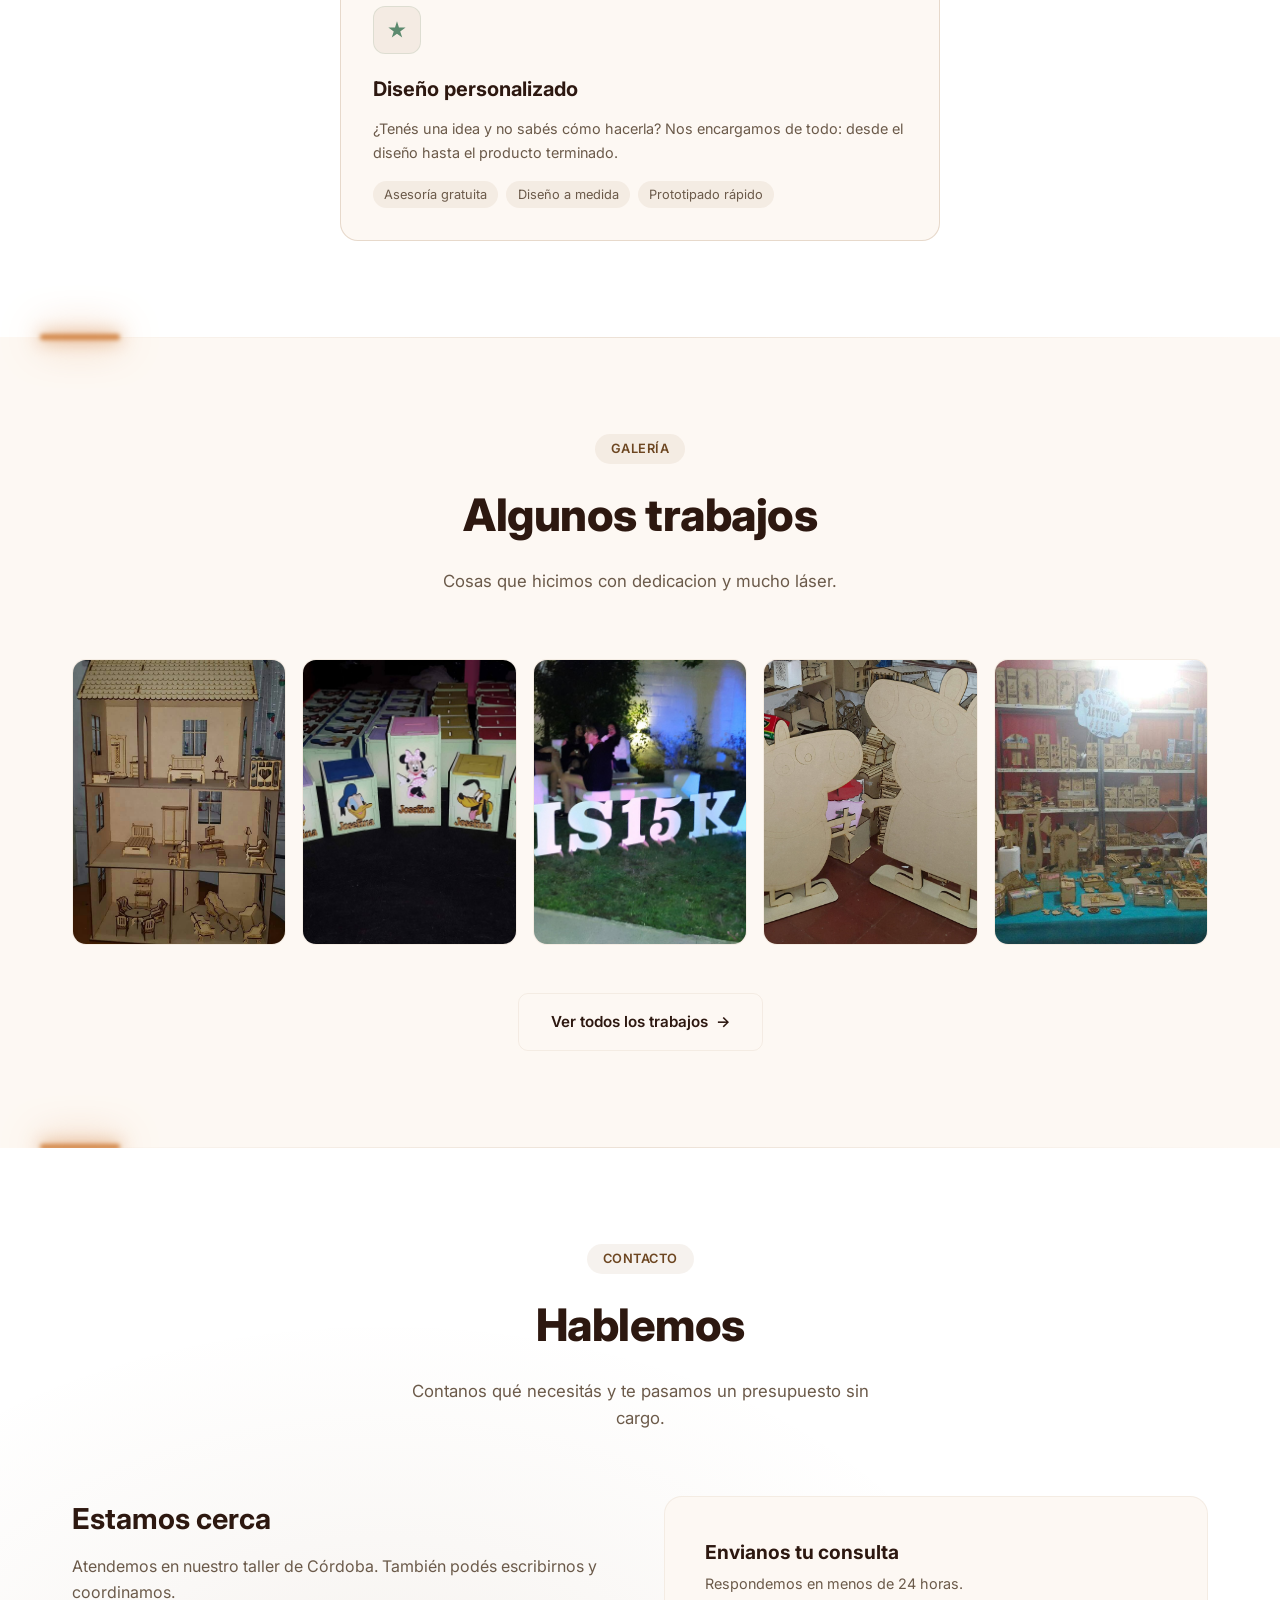
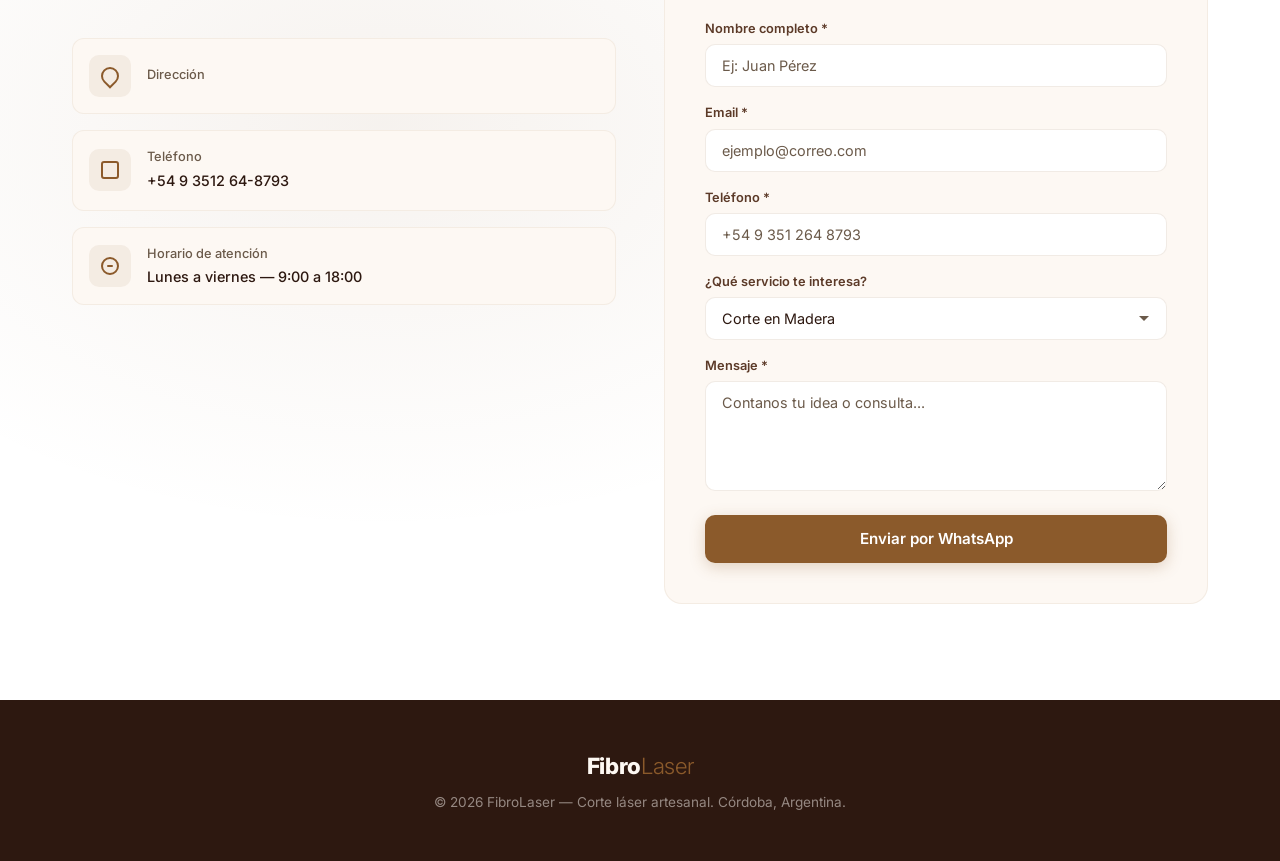
==== commit e7afae43: "Remove address from contact details Remove address from contact details section." ====
--- a/index.html
+++ b/index.html
@@ -4,6 +4,7 @@
     <meta charset="UTF-8">
     <meta name="viewport" content="width=device-width, initial-scale=1.0">
     <title>FibroLaser — Corte Láser Artesanal</title>
+    <link rel="icon" type="image/svg+xml" href="favicon-fibrolaser.svg">
     <link rel="preconnect" href="https://fonts.googleapis.com">
     <link rel="preconnect" href="https://fonts.gstatic.com" crossorigin>
     <link href="https://fonts.googleapis.com/css2?family=Inter:wght@300;400;500;600;700;800&display=swap" rel="stylesheet">
@@ -206,7 +207,6 @@
                             <div class="contact-detail-icon pin"></div>
                             <div class="contact-detail-text">
                                 <h4>Dirección</h4>
-                                <p>Tristan Narvaja 1015, Barrio San Vicente</p>
                             </div>
                         </div>
                         <div class="contact-detail-item">
